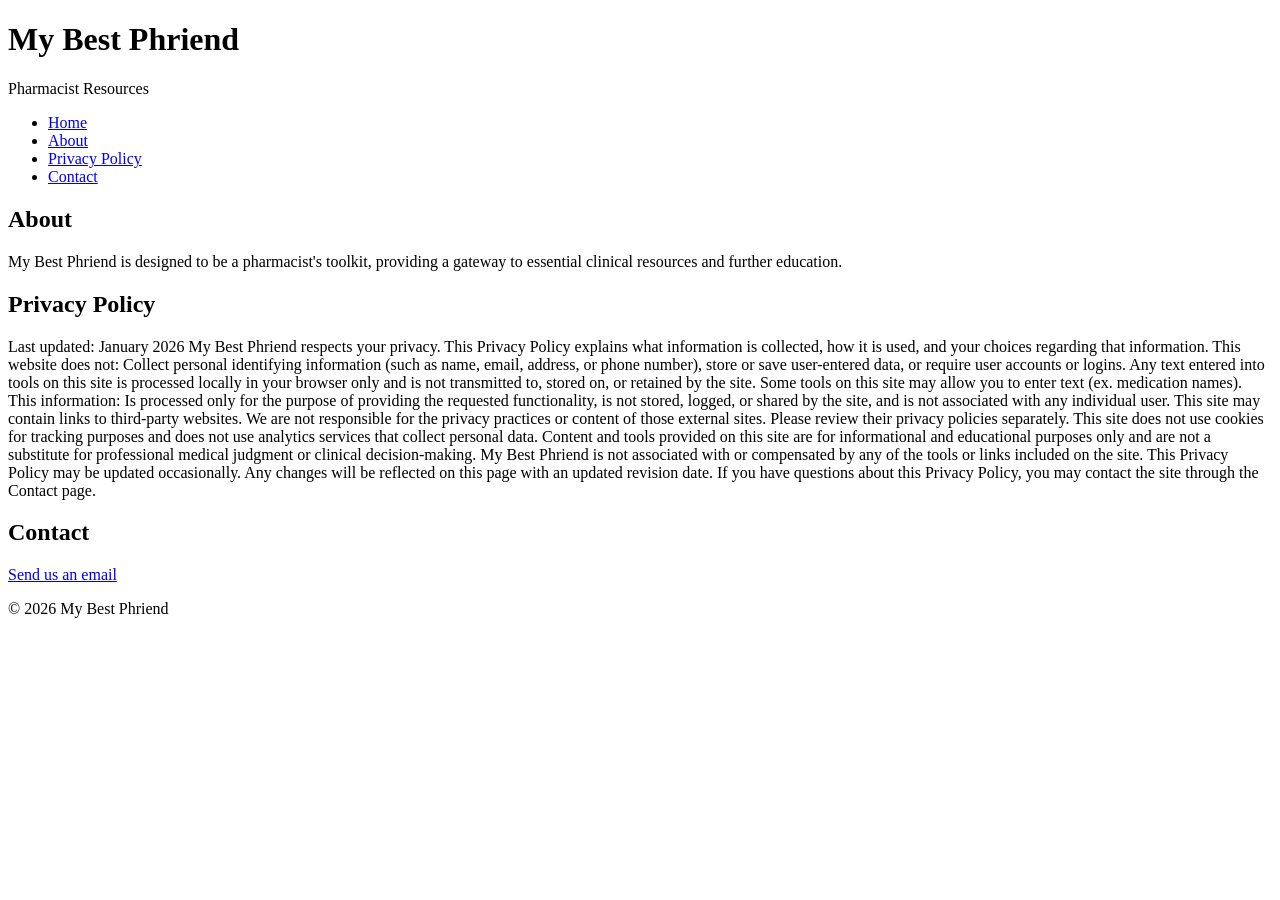
==== pages/About.html @ fec30c2f "adding about page" ====
<!DOCTYPE html>
<html lang="en">
<head>
    <meta charset="UTF-8">
    <meta name="viewport" content="width=device-width, initial-scale=1.0">
    <title>Site Info</title>
    <!--<link rel="stylesheet" href="../styles.css">
    <link rel="stylesheet" href="../css/About_style.css"> -->
</head>
<body>

    <header class="site-header">
        <h1>My Best Phriend</h1>
        <p>Pharmacist Resources</p>
      </header>
    
      <nav class="main-nav">
        <ul>
          <li><a href="../index.html">Home</a></li>
          <li><a href="About.html#about">About</a></li>
          <li><a href="About.html#privacy-policy">Privacy Policy</a></li>
          <li><a href="About.html#contact">Contact</a></li>
        </ul>
      </nav>
    
      <main class="content">
        <section>
        <h2 id="about">About</h2>
            <p>
            My Best Phriend is designed to be a pharmacist's toolkit, providing a gateway to essential clinical resources and further education. 
            </p>
        <h2 id="privacy-policy">Privacy Policy</h2>
            <p>
                Last updated: January 2026
                
                My Best Phriend respects your privacy. This Privacy Policy explains what information is collected, how it is used, and your choices regarding that information.  
                
                This website does not:  Collect personal identifying information (such as name, email, address, or phone number), store or save user-entered data, or require user accounts or logins.  Any text entered into tools on this site is processed locally in your browser only and is not transmitted to, stored on, or retained by the site.  
                
                Some tools on this site may allow you to enter text (ex. medication names).  This information:  Is processed only for the purpose of providing the requested functionality, is not stored, logged, or shared by the site, and is not associated with any individual user.  
                
                This site may contain links to third-party websites.  We are not responsible for the privacy practices or content of those external sites. Please review their privacy policies separately.  This site does not use cookies for tracking purposes and does not use analytics services that collect personal data.  
                
                Content and tools provided on this site are for informational and educational purposes only and are not a substitute for professional medical judgment or clinical decision-making.  My Best Phriend is not associated with or compensated by any of the tools or links included on the site.  
                
                This Privacy Policy may be updated occasionally. Any changes will be reflected on this page with an updated revision date.  If you have questions about this Privacy Policy, you may contact the site through the Contact page.
            </p>
        <h2 id="contact">Contact</h2>
            <p>
            <a href="mailto:MyBestPhriend@gmail.com">Send us an email</a>
            </p>
        </section>
    </main>
  
    <footer class="site-footer">
      <p>&copy; 2026 My Best Phriend</p>
    </footer>
   
</body>
</html>
---- styles.css ----
/* Reset / Base */
* {
    box-sizing: border-box;
    margin: 0;
    padding: 0;
  }
  
  body {
    font-family: Arial, Helvetica, sans-serif;
    line-height: 1.6;
    background-color: #f4f4f4;
    color: #333;
  }
  
  /* Header */
  .site-header {
    background-color: #222;
    color: #fff;
    padding: 2rem;
    text-align: center;
  }
  
  /* Navigation */
  .main-nav {
    background-color: #444;
  }
  
  .main-nav ul {
    list-style: none;
    display: flex;
    justify-content: center;
  }
  
  .main-nav li {
    margin: 0 1rem;
  }
  
  .main-nav a {
    color: #fff;
    text-decoration: none;
    padding: 1rem;
    display: block;
  }
  
  .main-nav a:hover {
    background-color: #666;
  }
  
  /* Main Content */
  .content {
    padding: 2rem;
    max-width: 900px;
    margin: auto;
    background-color: #fff;
  }

  /* Button Section */
.button-section {
    text-align: center;
  }
  
  .button-section h2 {
    margin-bottom: 1.5rem;
  }
  
  /* Flexbox Grid */
  .button-grid {
    display: flex;
    flex-wrap: wrap;
    gap: 1.5rem;
    justify-content: center;
  }
  
  /* Large Buttons */
  .big-button {
    flex: 1 1 200px;        /* responsive width */
    max-width: 250px;
    padding: 2rem 1rem;
    background-color: #0077cc;
    color: white;
    text-decoration: none;
    font-size: 1.2rem;
    font-weight: bold;
    border-radius: 10px;
    transition: transform 0.2s ease, background-color 0.2s ease;
  }
  
  /* Hover / Tap Effect */
  .big-button:hover {
    background-color: #005fa3;
    transform: translateY(-5px);
  }
  
  
  /* Footer */
  .site-footer {
    text-align: center;
    padding: 1rem;
    background-color: #222;
    color: #fff;
    margin-top: 2rem;
  }
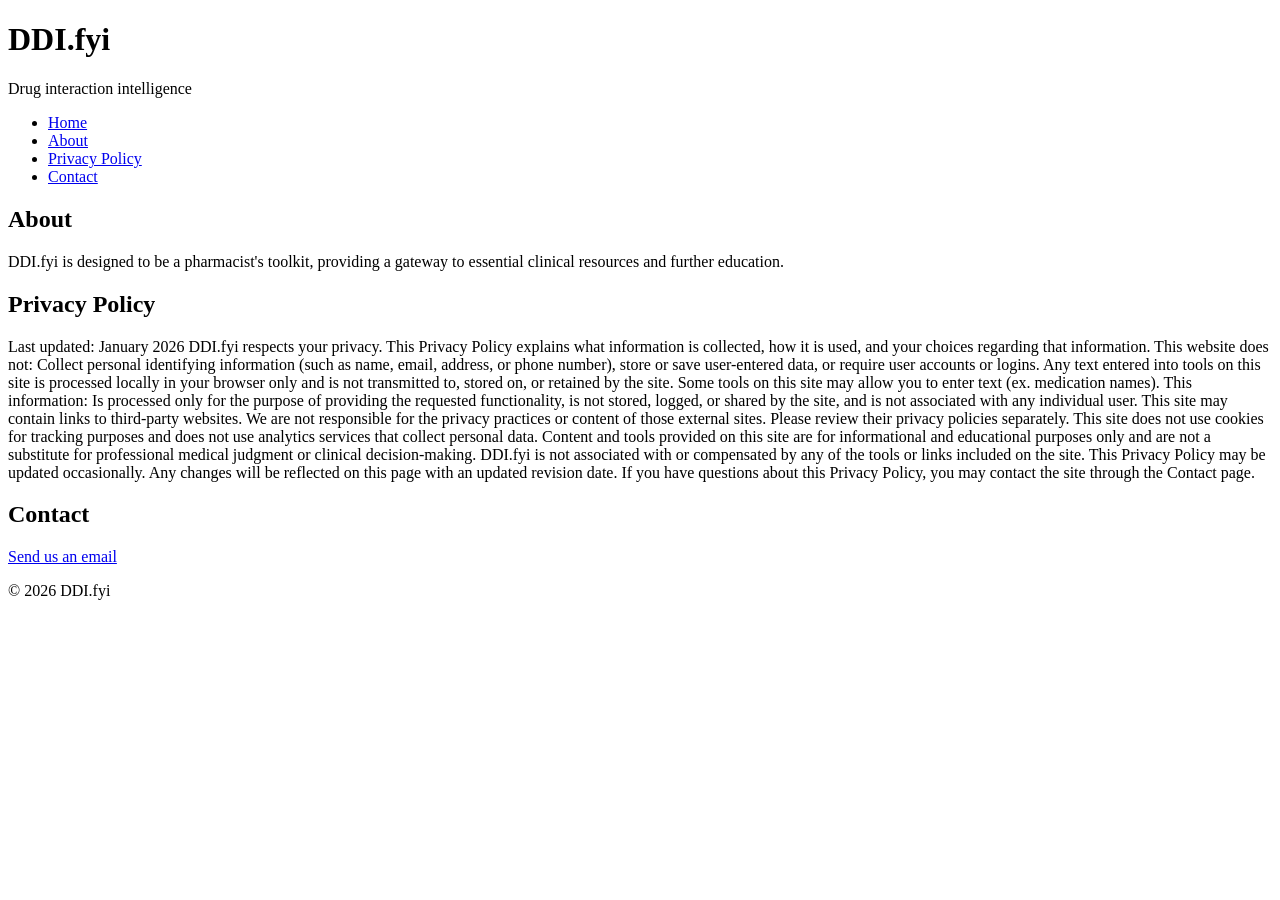
==== commit f1513bd7: "Rebrand site as DDI.fyi" ====
--- a/pages/About.html
+++ b/pages/About.html
@@ -10,8 +10,8 @@
 <body>
 
     <header class="site-header">
-        <h1>My Best Phriend</h1>
-        <p>Pharmacist Resources</p>
+        <h1>DDI.fyi</h1>
+        <p>Drug interaction intelligence</p>
       </header>
     
       <nav class="main-nav">
@@ -27,13 +27,13 @@
         <section>
         <h2 id="about">About</h2>
             <p>
-            My Best Phriend is designed to be a pharmacist's toolkit, providing a gateway to essential clinical resources and further education. 
+            DDI.fyi is designed to be a pharmacist's toolkit, providing a gateway to essential clinical resources and further education.
             </p>
         <h2 id="privacy-policy">Privacy Policy</h2>
             <p>
                 Last updated: January 2026
                 
-                My Best Phriend respects your privacy. This Privacy Policy explains what information is collected, how it is used, and your choices regarding that information.  
+                DDI.fyi respects your privacy. This Privacy Policy explains what information is collected, how it is used, and your choices regarding that information.
                 
                 This website does not:  Collect personal identifying information (such as name, email, address, or phone number), store or save user-entered data, or require user accounts or logins.  Any text entered into tools on this site is processed locally in your browser only and is not transmitted to, stored on, or retained by the site.  
                 
@@ -41,7 +41,7 @@
                 
                 This site may contain links to third-party websites.  We are not responsible for the privacy practices or content of those external sites. Please review their privacy policies separately.  This site does not use cookies for tracking purposes and does not use analytics services that collect personal data.  
                 
-                Content and tools provided on this site are for informational and educational purposes only and are not a substitute for professional medical judgment or clinical decision-making.  My Best Phriend is not associated with or compensated by any of the tools or links included on the site.  
+                Content and tools provided on this site are for informational and educational purposes only and are not a substitute for professional medical judgment or clinical decision-making. DDI.fyi is not associated with or compensated by any of the tools or links included on the site.
                 
                 This Privacy Policy may be updated occasionally. Any changes will be reflected on this page with an updated revision date.  If you have questions about this Privacy Policy, you may contact the site through the Contact page.
             </p>
@@ -53,7 +53,7 @@
     </main>
   
     <footer class="site-footer">
-      <p>&copy; 2026 My Best Phriend</p>
+      <p>&copy; 2026 DDI.fyi</p>
     </footer>
    
 </body>
--- a/styles.css
+++ b/styles.css
@@ -1,103 +1,230 @@
-/* Reset / Base */
+@import url('https://fonts.googleapis.com/css2?family=DM+Sans:wght@400;500;600;700&family=Space+Grotesk:wght@500;600;700&display=swap');
+
 * {
-    box-sizing: border-box;
-    margin: 0;
-    padding: 0;
-  }
-  
-  body {
-    font-family: Arial, Helvetica, sans-serif;
-    line-height: 1.6;
-    background-color: #f4f4f4;
-    color: #333;
-  }
-  
-  /* Header */
-  .site-header {
-    background-color: #222;
-    color: #fff;
-    padding: 2rem;
-    text-align: center;
-  }
-  
-  /* Navigation */
-  .main-nav {
-    background-color: #444;
-  }
-  
-  .main-nav ul {
-    list-style: none;
-    display: flex;
-    justify-content: center;
-  }
-  
-  .main-nav li {
-    margin: 0 1rem;
-  }
-  
-  .main-nav a {
-    color: #fff;
-    text-decoration: none;
-    padding: 1rem;
-    display: block;
-  }
-  
-  .main-nav a:hover {
-    background-color: #666;
-  }
-  
-  /* Main Content */
-  .content {
-    padding: 2rem;
-    max-width: 900px;
-    margin: auto;
-    background-color: #fff;
-  }
-
-  /* Button Section */
-.button-section {
-    text-align: center;
-  }
-  
-  .button-section h2 {
-    margin-bottom: 1.5rem;
-  }
-  
-  /* Flexbox Grid */
-  .button-grid {
-    display: flex;
-    flex-wrap: wrap;
-    gap: 1.5rem;
-    justify-content: center;
-  }
-  
-  /* Large Buttons */
-  .big-button {
-    flex: 1 1 200px;        /* responsive width */
-    max-width: 250px;
-    padding: 2rem 1rem;
-    background-color: #0077cc;
-    color: white;
-    text-decoration: none;
-    font-size: 1.2rem;
-    font-weight: bold;
-    border-radius: 10px;
-    transition: transform 0.2s ease, background-color 0.2s ease;
-  }
-  
-  /* Hover / Tap Effect */
-  .big-button:hover {
-    background-color: #005fa3;
-    transform: translateY(-5px);
-  }
-  
-  
-  /* Footer */
-  .site-footer {
-    text-align: center;
-    padding: 1rem;
-    background-color: #222;
-    color: #fff;
-    margin-top: 2rem;
-  }
+  box-sizing: border-box;
+  margin: 0;
+  padding: 0;
+}
+
+:root {
+  --ink: #17252a;
+  --muted: #607277;
+  --paper: #f7faf8;
+  --panel: #ffffff;
+  --line: #d9e5e1;
+  --teal: #087f73;
+  --teal-dark: #075f57;
+  --mint: #dff1eb;
+  --coral: #f18c69;
+}
+
+body {
+  min-height: 100vh;
+  color: var(--ink);
+  background: var(--paper);
+  font-family: 'DM Sans', sans-serif;
+  line-height: 1.6;
+}
+
+body::before {
+  position: fixed;
+  z-index: -1;
+  inset: 0;
+  background-image: linear-gradient(rgba(8, 127, 115, .04) 1px, transparent 1px), linear-gradient(90deg, rgba(8, 127, 115, .04) 1px, transparent 1px);
+  background-size: 32px 32px;
+  content: '';
+}
+
+.site-header {
+  padding: 4rem 1.5rem 3rem;
+  color: white;
+  background: var(--ink);
+  text-align: center;
+}
+
+.brand-lockup {
+  font-family: 'Space Grotesk', sans-serif;
+  font-size: clamp(3rem, 8vw, 5.5rem);
+  font-weight: 700;
+  letter-spacing: -.08em;
+  line-height: 1;
+}
+
+.brand-mark { color: var(--coral); }
+.brand-domain { color: white; }
+
+.site-header p {
+  margin-top: .9rem;
+  color: #b9d4ce;
+  font-size: .95rem;
+  letter-spacing: .08em;
+  text-transform: uppercase;
+}
+
+.main-nav {
+  border-bottom: 1px solid rgba(217, 229, 225, .2);
+  background: var(--ink);
+}
+
+.main-nav ul {
+  display: flex;
+  justify-content: center;
+  list-style: none;
+}
+
+.main-nav a {
+  display: block;
+  padding: .85rem 1.25rem;
+  color: #e9f5f1;
+  font-size: .82rem;
+  font-weight: 700;
+  letter-spacing: .08em;
+  text-decoration: none;
+  text-transform: uppercase;
+}
+
+.main-nav a:hover,
+.main-nav a:focus-visible {
+  color: var(--coral);
+}
+
+.content {
+  display: grid;
+  grid-template-columns: minmax(0, 1fr) minmax(300px, .82fr);
+  gap: clamp(2rem, 5vw, 5rem);
+  max-width: 1120px;
+  margin: 0 auto;
+  padding: clamp(3rem, 7vw, 6rem) 1.5rem;
+}
+
+h1, h2 {
+  font-family: 'Space Grotesk', sans-serif;
+  line-height: 1.1;
+}
+
+.intro-section h1 {
+  max-width: 620px;
+  margin: .55rem 0 1.25rem;
+  font-size: clamp(2.4rem, 5vw, 4.6rem);
+  letter-spacing: -.06em;
+}
+
+.intro-section > p:not(.eyebrow) {
+  max-width: 620px;
+  color: var(--muted);
+  font-size: 1.08rem;
+}
+
+.eyebrow {
+  color: var(--teal);
+  font-size: .75rem;
+  font-weight: 700;
+  letter-spacing: .15em;
+  text-transform: uppercase;
+}
+
+.intro-section h2 {
+  margin-top: 3rem;
+  font-size: 1.35rem;
+}
+
+.intro-section ul {
+  display: grid;
+  gap: .65rem;
+  margin-top: 1rem;
+  padding-left: 1.1rem;
+}
+
+a {
+  color: var(--teal-dark);
+  text-underline-offset: 3px;
+}
+
+a:hover { color: var(--coral); }
+
+.assistant-panel {
+  align-self: start;
+  padding: clamp(1.5rem, 4vw, 2.5rem);
+  border: 1px solid var(--line);
+  border-top: 5px solid var(--coral);
+  background: var(--panel);
+  box-shadow: 12px 12px 0 var(--mint);
+}
+
+.assistant-panel h2 {
+  margin: .5rem 0 .75rem;
+  font-size: clamp(1.7rem, 3vw, 2.3rem);
+}
+
+.panel-intro {
+  margin-bottom: 1.25rem;
+  color: var(--muted);
+}
+
+#input-box {
+  display: block;
+  width: 100%;
+  min-height: 150px;
+  resize: vertical;
+  padding: 1rem;
+  border: 1px solid var(--line);
+  border-radius: 2px;
+  color: var(--ink);
+  background: #fbfdfc;
+  font: inherit;
+}
+
+#input-box:focus {
+  outline: 3px solid rgba(8, 127, 115, .2);
+  border-color: var(--teal);
+}
+
+#submit-button {
+  margin-top: 1rem;
+  padding: .8rem 1.35rem;
+  border: 0;
+  border-radius: 2px;
+  color: white;
+  background: var(--teal);
+  cursor: pointer;
+  font: inherit;
+  font-weight: 700;
+}
+
+#submit-button:hover,
+#submit-button:focus-visible { background: var(--teal-dark); }
+
+#submit-button:disabled { cursor: wait; opacity: .7; }
+
+#match-list {
+  display: grid;
+  gap: .35rem;
+  margin: 1.25rem 0;
+  padding-left: 1.2rem;
+}
+
+#clinical-key-link {
+  font-weight: 700;
+}
+
+.site-footer {
+  padding: 1.5rem;
+  color: #b9d4ce;
+  background: var(--ink);
+  font-size: .82rem;
+  text-align: center;
+}
+
+.site-footer span { margin-left: .75rem; color: #789995; }
+
+@media (max-width: 760px) {
+  .content { grid-template-columns: 1fr; }
+  .assistant-panel { box-shadow: 7px 7px 0 var(--mint); }
+}
+
+@media (max-width: 480px) {
+  .site-header { padding-top: 3rem; }
+  .content { padding-inline: 1rem; }
+  .site-footer span { display: block; margin: .25rem 0 0; }
+}
   
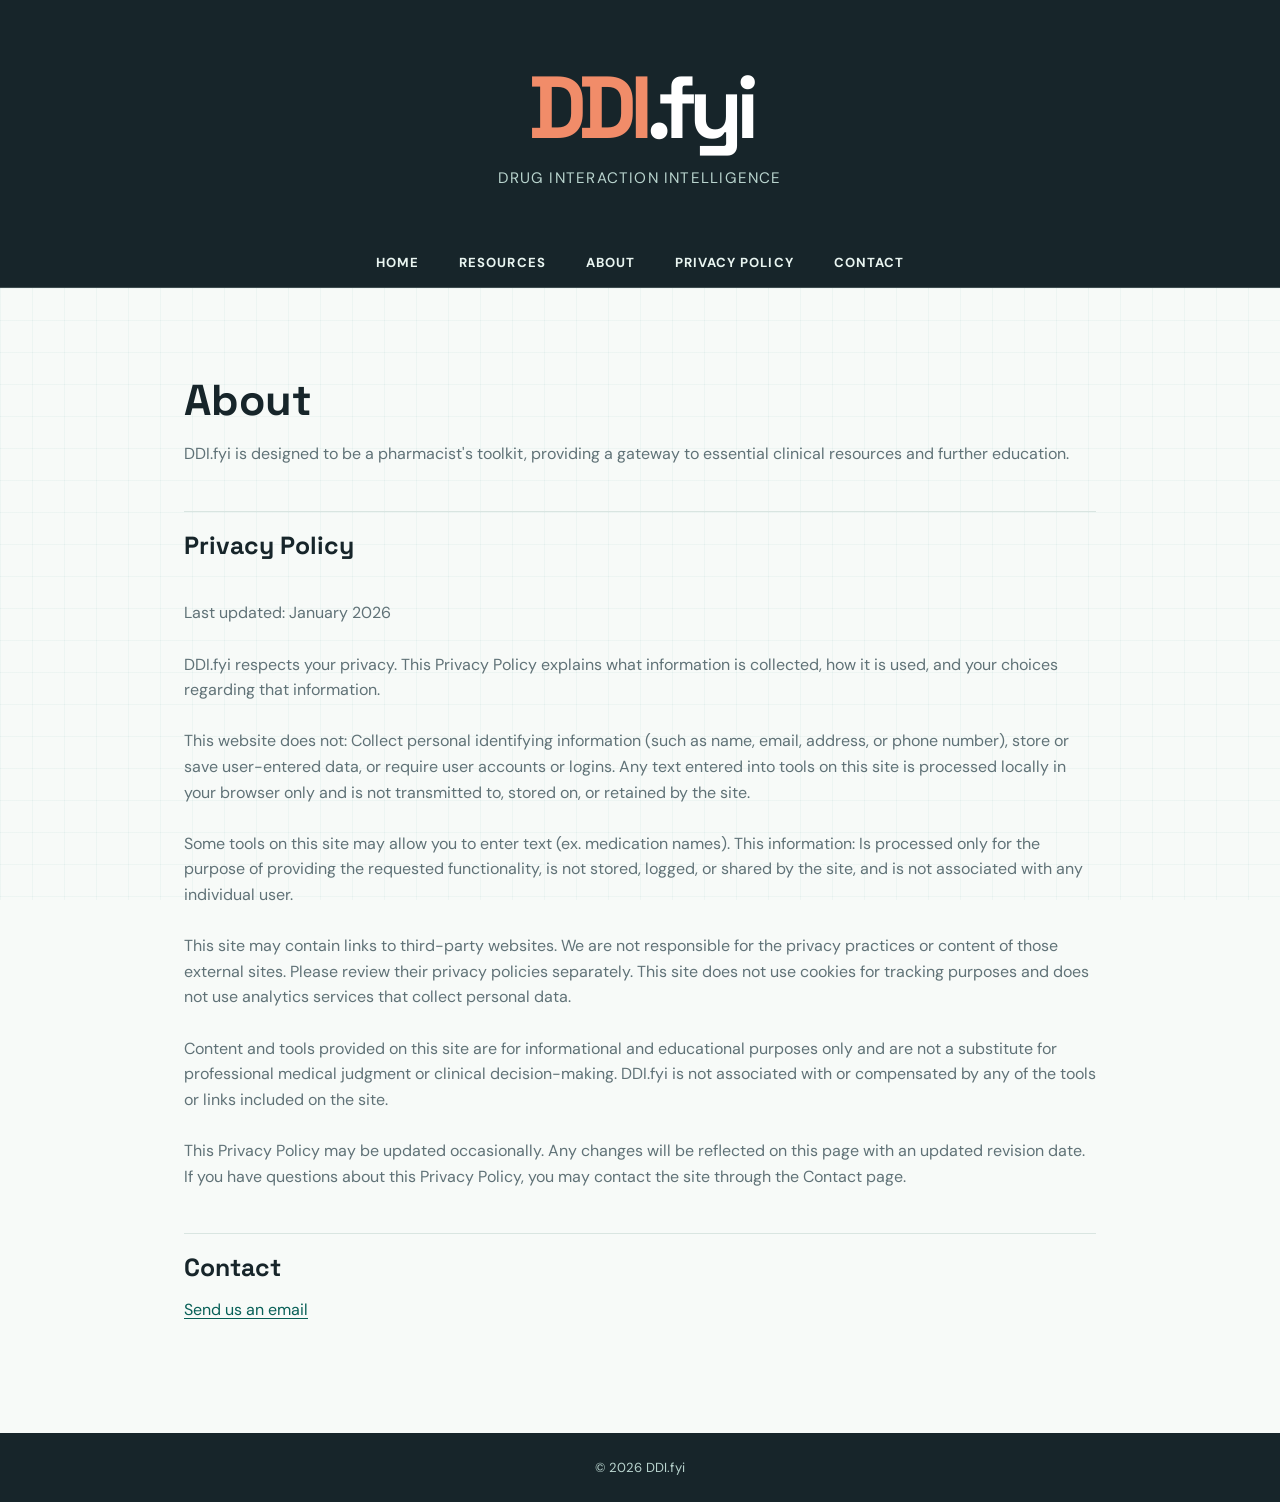
==== commit f662708e: "Apply DDI.fyi theme across pages" ====
--- a/pages/About.html
+++ b/pages/About.html
@@ -3,34 +3,34 @@
 <head>
     <meta charset="UTF-8">
     <meta name="viewport" content="width=device-width, initial-scale=1.0">
-    <title>Site Info</title>
-    <!--<link rel="stylesheet" href="../styles.css">
-    <link rel="stylesheet" href="../css/About_style.css"> -->
+    <title>About | DDI.fyi</title>
+    <link rel="stylesheet" href="../styles.css">
 </head>
 <body>
 
     <header class="site-header">
-        <h1>DDI.fyi</h1>
+        <div class="brand-lockup"><span class="brand-mark">DDI</span><span class="brand-domain">.fyi</span></div>
         <p>Drug interaction intelligence</p>
       </header>
     
       <nav class="main-nav">
         <ul>
           <li><a href="../index.html">Home</a></li>
+          <li><a href="ResourceLinks.html">Resources</a></li>
           <li><a href="About.html#about">About</a></li>
           <li><a href="About.html#privacy-policy">Privacy Policy</a></li>
           <li><a href="About.html#contact">Contact</a></li>
         </ul>
       </nav>
     
-      <main class="content">
+      <main class="content page-content">
         <section>
         <h2 id="about">About</h2>
             <p>
             DDI.fyi is designed to be a pharmacist's toolkit, providing a gateway to essential clinical resources and further education.
             </p>
         <h2 id="privacy-policy">Privacy Policy</h2>
-            <p>
+            <p class="policy-copy">
                 Last updated: January 2026
                 
                 DDI.fyi respects your privacy. This Privacy Policy explains what information is collected, how it is used, and your choices regarding that information.
--- a/styles.css
+++ b/styles.css
@@ -97,6 +97,68 @@
   padding: clamp(3rem, 7vw, 6rem) 1.5rem;
 }
 
+.assistant-content {
+  display: block;
+  max-width: 820px;
+  padding-top: clamp(3rem, 8vw, 7rem);
+  padding-bottom: clamp(3rem, 8vw, 7rem);
+}
+
+.resource-content {
+  display: block;
+  max-width: 900px;
+}
+
+.page-content {
+  display: block;
+  max-width: 960px;
+  min-height: 48vh;
+}
+
+.page-content section > h1,
+.page-content section > h2 {
+  margin: 0 0 1rem;
+  color: var(--ink);
+  font-size: clamp(1.8rem, 4vw, 2.7rem);
+}
+
+.page-content section > h2:not(:first-child) {
+  margin-top: 2.75rem;
+  padding-top: 1.25rem;
+  border-top: 1px solid var(--line);
+  font-size: 1.55rem;
+}
+
+.page-content section > h3 {
+  margin: 2rem 0 .5rem;
+  color: var(--teal-dark);
+  font-family: 'Space Grotesk', sans-serif;
+  font-size: 1.2rem;
+}
+
+.page-content section > p {
+  margin: .75rem 0 1.25rem;
+  color: var(--muted);
+}
+
+.page-content section > ul {
+  display: grid;
+  gap: .7rem;
+  margin: 1rem 0 1.5rem;
+  padding: 0;
+  list-style: none;
+}
+
+.page-content section > ul li {
+  padding: .75rem 1rem;
+  border-left: 3px solid var(--teal);
+  background: rgba(255, 255, 255, .82);
+}
+
+.policy-copy {
+  white-space: pre-line;
+}
+
 h1, h2 {
   font-family: 'Space Grotesk', sans-serif;
   line-height: 1.1;
@@ -144,6 +206,7 @@
 
 .assistant-panel {
   align-self: start;
+  width: 100%;
   padding: clamp(1.5rem, 4vw, 2.5rem);
   border: 1px solid var(--line);
   border-top: 5px solid var(--coral);
@@ -217,9 +280,70 @@
 
 .site-footer span { margin-left: .75rem; color: #789995; }
 
+.oncology-content {
+  max-width: 1120px;
+}
+
+.oncology-content section {
+  display: grid;
+  grid-template-columns: repeat(2, minmax(0, 1fr));
+  gap: 0 1.5rem;
+}
+
+.oncology-content section > h1,
+.oncology-content section > h2,
+.oncology-content section > p {
+  grid-column: 1 / -1;
+}
+
+.oncology-content section > h1:not(:first-child) {
+  margin-top: 3rem;
+  padding-top: 1.5rem;
+  border-top: 2px solid var(--line);
+}
+
+.oncology-content article {
+  align-self: start;
+  margin: .5rem 0 1rem;
+  padding: 1.5rem;
+  border: 1px solid var(--line);
+  border-top: 4px solid var(--teal);
+  background: var(--panel);
+}
+
+.oncology-content article h2 {
+  margin-bottom: 1rem;
+  color: var(--teal-dark);
+  font-size: 1.4rem;
+}
+
+.oncology-content article h3 {
+  margin: 1.2rem 0 .25rem;
+  color: var(--ink);
+  font-size: .9rem;
+}
+
+.oncology-content article p,
+.oncology-content article ul {
+  color: var(--muted);
+  font-size: .92rem;
+}
+
+.oncology-content article ul {
+  padding-left: 1.2rem;
+}
+
+.oncology-content article li + li {
+  margin-top: .35rem;
+}
+
 @media (max-width: 760px) {
   .content { grid-template-columns: 1fr; }
   .assistant-panel { box-shadow: 7px 7px 0 var(--mint); }
+  .oncology-content section { grid-template-columns: 1fr; }
+  .oncology-content section > h1,
+  .oncology-content section > h2,
+  .oncology-content section > p { grid-column: 1; }
 }
 
 @media (max-width: 480px) {
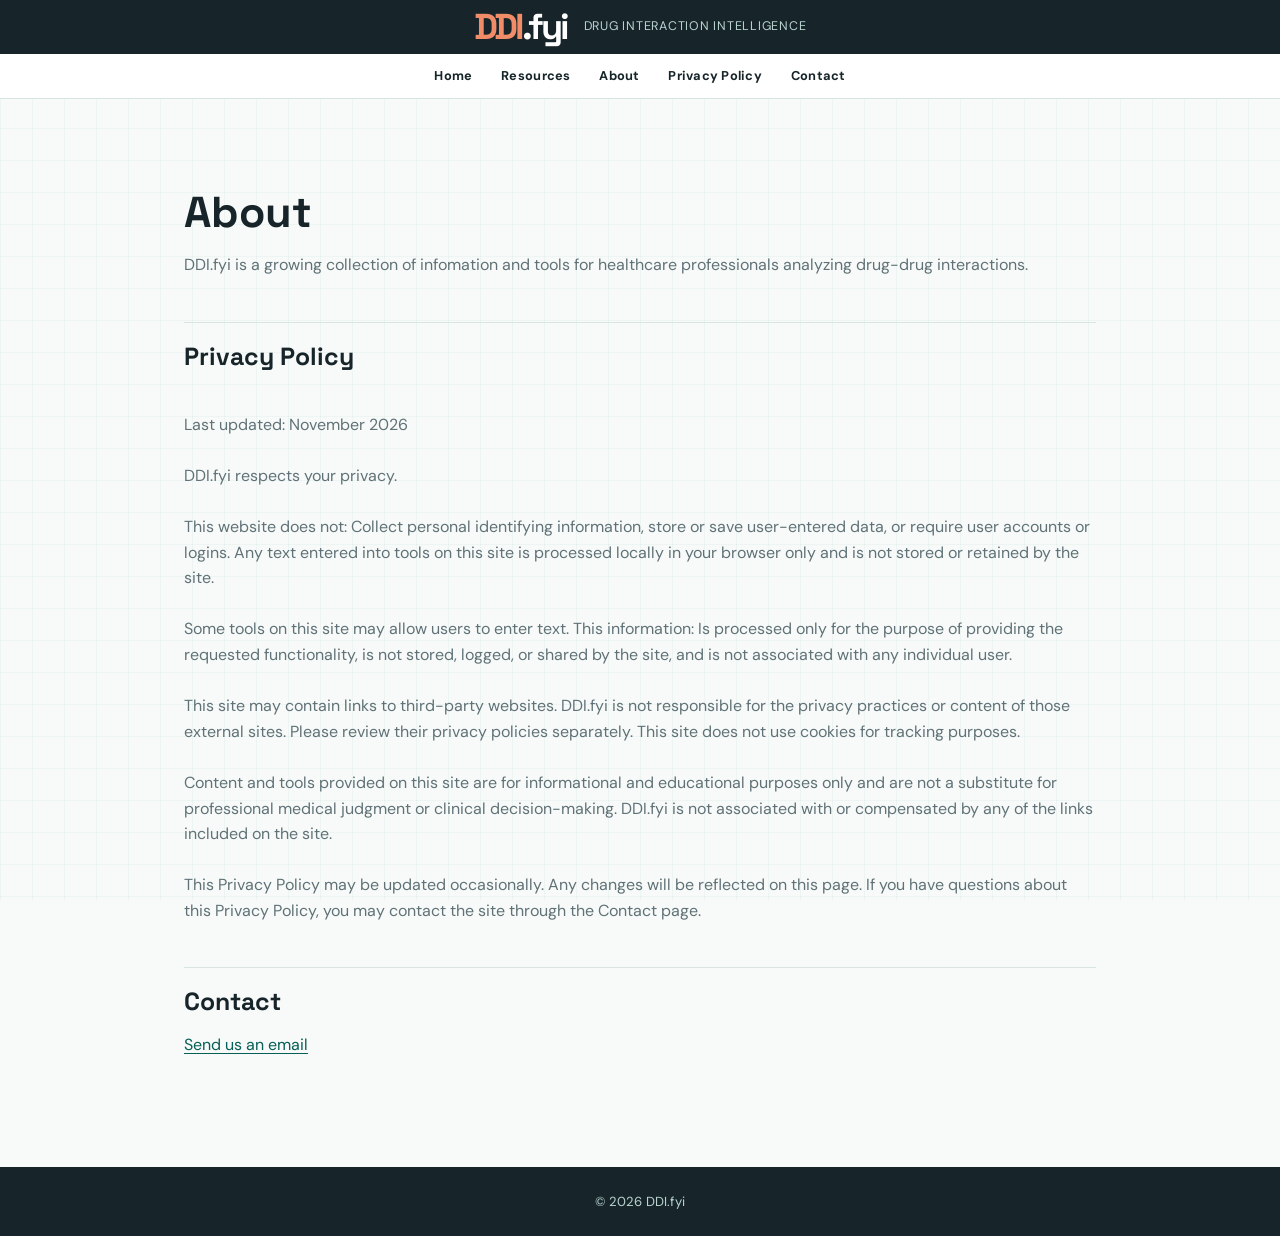
==== commit 6581a2d1: "Link site emblem to home and update About copy" ====
--- a/pages/About.html
+++ b/pages/About.html
@@ -9,7 +9,7 @@
 <body>
 
     <header class="site-header">
-        <div class="brand-lockup"><span class="brand-mark">DDI</span><span class="brand-domain">.fyi</span></div>
+        <a class="brand-lockup" href="../index.html"><span class="brand-mark">DDI</span><span class="brand-domain">.fyi</span></a>
         <p>Drug interaction intelligence</p>
       </header>
     
@@ -27,23 +27,23 @@
         <section>
         <h2 id="about">About</h2>
             <p>
-            DDI.fyi is designed to be a pharmacist's toolkit, providing a gateway to essential clinical resources and further education.
+            DDI.fyi is a growing collection of infomation and tools for healthcare professionals analyzing drug-drug interactions.
             </p>
         <h2 id="privacy-policy">Privacy Policy</h2>
             <p class="policy-copy">
-                Last updated: January 2026
+                Last updated: November 2026
                 
-                DDI.fyi respects your privacy. This Privacy Policy explains what information is collected, how it is used, and your choices regarding that information.
+                DDI.fyi respects your privacy. 
                 
-                This website does not:  Collect personal identifying information (such as name, email, address, or phone number), store or save user-entered data, or require user accounts or logins.  Any text entered into tools on this site is processed locally in your browser only and is not transmitted to, stored on, or retained by the site.  
+                This website does not:  Collect personal identifying information, store or save user-entered data, or require user accounts or logins.  Any text entered into tools on this site is processed locally in your browser only and is not stored or retained by the site.  
                 
-                Some tools on this site may allow you to enter text (ex. medication names).  This information:  Is processed only for the purpose of providing the requested functionality, is not stored, logged, or shared by the site, and is not associated with any individual user.  
+                Some tools on this site may allow users to enter text.  This information:  Is processed only for the purpose of providing the requested functionality, is not stored, logged, or shared by the site, and is not associated with any individual user.  
                 
-                This site may contain links to third-party websites.  We are not responsible for the privacy practices or content of those external sites. Please review their privacy policies separately.  This site does not use cookies for tracking purposes and does not use analytics services that collect personal data.  
+                This site may contain links to third-party websites.  DDI.fyi is not responsible for the privacy practices or content of those external sites. Please review their privacy policies separately.  This site does not use cookies for tracking purposes.  
                 
-                Content and tools provided on this site are for informational and educational purposes only and are not a substitute for professional medical judgment or clinical decision-making. DDI.fyi is not associated with or compensated by any of the tools or links included on the site.
+                Content and tools provided on this site are for informational and educational purposes only and are not a substitute for professional medical judgment or clinical decision-making. DDI.fyi is not associated with or compensated by any of the links included on the site.
                 
-                This Privacy Policy may be updated occasionally. Any changes will be reflected on this page with an updated revision date.  If you have questions about this Privacy Policy, you may contact the site through the Contact page.
+                This Privacy Policy may be updated occasionally. Any changes will be reflected on this page.  If you have questions about this Privacy Policy, you may contact the site through the Contact page.
             </p>
         <h2 id="contact">Contact</h2>
             <p>
--- a/styles.css
+++ b/styles.css
@@ -36,56 +36,73 @@
 }
 
 .site-header {
-  padding: 4rem 1.5rem 3rem;
+  display: flex;
+  align-items: center;
+  justify-content: center;
+  gap: 1rem;
+  padding: .55rem 1.25rem;
   color: white;
   background: var(--ink);
-  text-align: center;
 }
 
 .brand-lockup {
   font-family: 'Space Grotesk', sans-serif;
-  font-size: clamp(3rem, 8vw, 5.5rem);
+  font-size: 2.25rem;
   font-weight: 700;
   letter-spacing: -.08em;
   line-height: 1;
+  text-decoration: none;
+  white-space: nowrap;
 }
 
 .brand-mark { color: var(--coral); }
 .brand-domain { color: white; }
 
 .site-header p {
-  margin-top: .9rem;
+  margin: 0;
   color: #b9d4ce;
-  font-size: .95rem;
-  letter-spacing: .08em;
+  font-size: .78rem;
+  letter-spacing: .06em;
   text-transform: uppercase;
 }
 
 .main-nav {
-  border-bottom: 1px solid rgba(217, 229, 225, .2);
-  background: var(--ink);
+  border-bottom: 1px solid var(--line);
+  background: var(--panel);
 }
 
 .main-nav ul {
   display: flex;
+  flex-wrap: wrap;
   justify-content: center;
+  gap: .2rem;
+  max-width: 1120px;
+  margin: 0 auto;
+  padding: .3rem 1rem;
   list-style: none;
 }
 
 .main-nav a {
   display: block;
-  padding: .85rem 1.25rem;
-  color: #e9f5f1;
-  font-size: .82rem;
-  font-weight: 700;
-  letter-spacing: .08em;
+  padding: .45rem .8rem;
+  border-radius: 3px;
+  color: var(--ink);
+  font-size: .8rem;
+  font-weight: 700;
+  letter-spacing: .02em;
   text-decoration: none;
-  text-transform: uppercase;
+  transition: color .15s ease, background-color .15s ease;
 }
 
 .main-nav a:hover,
 .main-nav a:focus-visible {
-  color: var(--coral);
+  color: var(--teal-dark);
+  background: var(--mint);
+}
+
+.main-nav a[aria-current="page"] {
+  color: var(--teal-dark);
+  background: var(--mint);
 }
 
 .content {
@@ -100,7 +117,7 @@
 .assistant-content {
   display: block;
   max-width: 820px;
-  padding-top: clamp(3rem, 8vw, 7rem);
+  padding-top: clamp(1.5rem, 4vw, 3rem);
   padding-bottom: clamp(3rem, 8vw, 7rem);
 }
 
@@ -347,7 +364,14 @@
 }
 
 @media (max-width: 480px) {
-  .site-header { padding-top: 3rem; }
+  .site-header {
+    flex-direction: column;
+    gap: .2rem;
+    padding: .5rem .75rem;
+    text-align: center;
+  }
+  .brand-lockup { font-size: 1.9rem; }
+  .site-header p { font-size: .62rem; }
   .content { padding-inline: 1rem; }
   .site-footer span { display: block; margin: .25rem 0 0; }
 }
